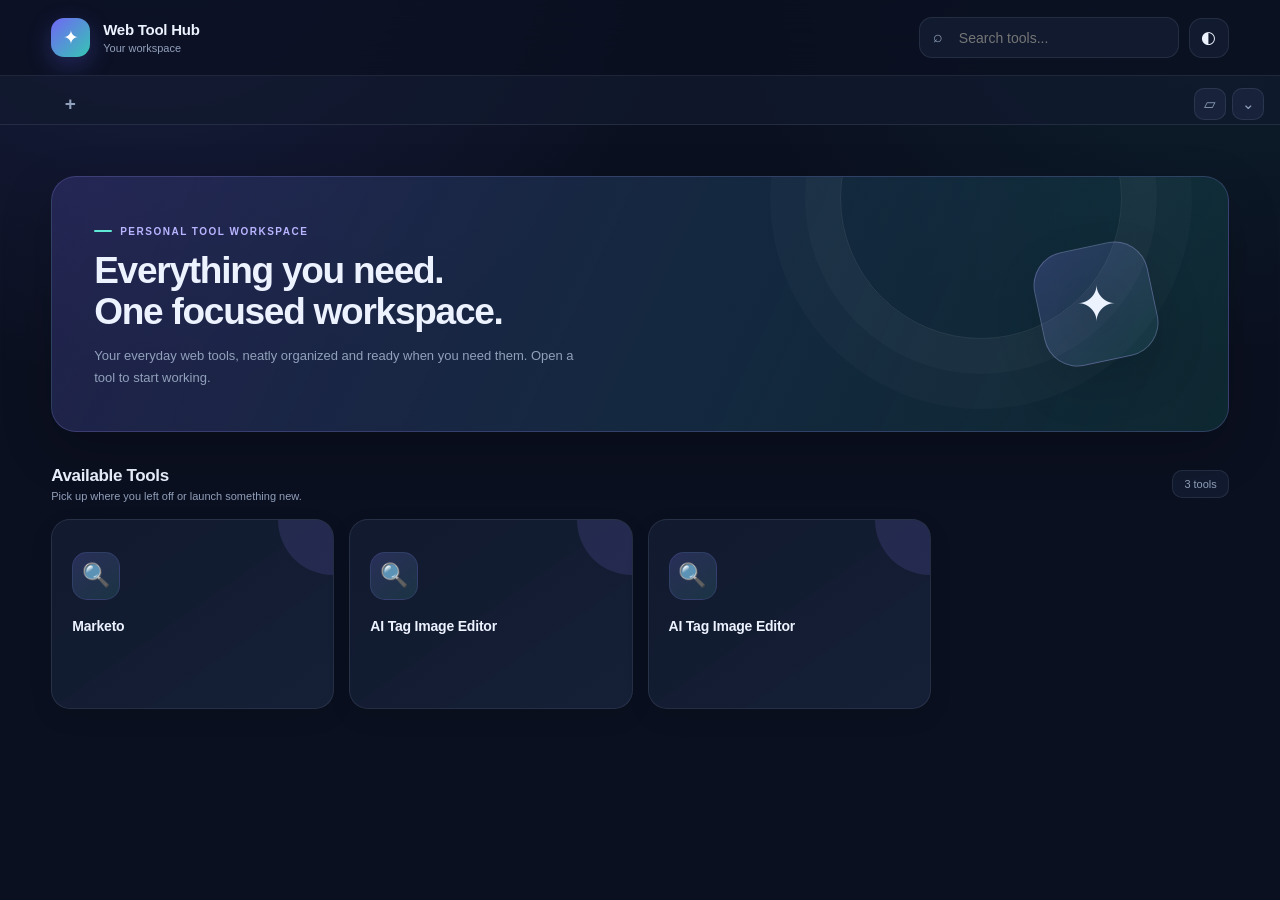
==== index.html @ 7e617928 "Uploaded" ====
<!doctype html>

<html lang="vi">
  <head>
    <meta charset="UTF-8" />

    <meta name="viewport" content="width=device-width, initial-scale=1.0" />

    <meta name="theme-color" content="#0b1020" />

    <title>Web Tool Hub</title>

    <style>
      :root {
        color-scheme: dark;
        --bg: #0b1020;
        --surface: #111a2e;
        --surface-2: #18233b;
        --surface-3: #202d49;
        --border: rgba(148, 163, 184, 0.15);
        --text: #edf2ff;
        --muted: #91a0bb;
        --accent: #8b83ff;
        --accent-2: #5eead4;
        --accent-soft: rgba(139, 131, 255, 0.14);
        --radius: 18px;
        --shadow: 0 18px 50px rgba(0, 0, 0, 0.22);
      }
      * {
        box-sizing: border-box;
      }
      html {
        min-width: 320px;
        background: var(--bg);
      }
      body {
        margin: 0;
        font-family:
          Inter,
          -apple-system,
          BlinkMacSystemFont,
          "Segoe UI",
          sans-serif;
        background: radial-gradient(ellipse at 12% -10%, rgba(99, 102, 241, 0.17), transparent 34%), radial-gradient(ellipse at 95% 0%, rgba(20, 184, 166, 0.09), transparent 28%), var(--bg);
        color: var(--text);
        font-size: 14px;
        transition:
          background 0.2s,
          color 0.2s;
      }
      body:not(.dark) {
        color-scheme: light;
        --bg: #f3f5fb;
        --surface: #fff;
        --surface-2: #f7f8fc;
        --surface-3: #edf0f8;
        --border: rgba(30, 41, 59, 0.11);
        --text: #182238;
        --muted: #71809b;
        --accent: #625cf0;
        --accent-2: #0f9f91;
        --accent-soft: rgba(98, 92, 240, 0.1);
        --shadow: 0 18px 50px rgba(32, 45, 80, 0.08);
        background: radial-gradient(ellipse at 12% -10%, rgba(99, 102, 241, 0.1), transparent 34%), var(--bg);
      }
      button,
      input {
        font: inherit;
      }
      button {
        cursor: pointer;
      }
      button:focus-visible,
      input:focus-visible {
        outline: 2px solid var(--accent);
        outline-offset: 3px;
      }
      .app,
      .main {
        height: 100vh;
        min-height: 0;
      }
      .main {
        width: 100%;
        display: flex;
        flex-direction: column;
        overflow: hidden;
      }
      .topbar {
        height: 76px;
        flex-shrink: 0;
        display: flex;
        align-items: center;
        justify-content: space-between;
        padding: 0 clamp(18px, 4vw, 58px);
        gap: 18px;
        background: rgba(11, 16, 32, 0.78);
        backdrop-filter: blur(18px);
        border-bottom: 1px solid var(--border);
        z-index: 5;
      }
      body:not(.dark) .topbar {
        background: rgba(255, 255, 255, 0.82);
      }
      .topbar-left {
        display: flex;
        align-items: center;
        gap: 13px;
        min-width: 0;
      }
      .brand-mark {
        width: 39px;
        height: 39px;
        display: grid;
        place-items: center;
        border-radius: 13px;
        color: white;
        font-size: 19px;
        background: linear-gradient(135deg, #7167f5, #35c6b3);
        box-shadow: 0 8px 24px rgba(99, 102, 241, 0.28);
      }
      .page-heading {
        font-size: 15px;
        font-weight: 800;
        letter-spacing: -0.25px;
      }
      .breadcrumb {
        color: var(--muted);
        font-size: 11px;
        margin-top: 4px;
      }
      .topbar-actions {
        display: flex;
        align-items: center;
        gap: 10px;
      }
      .search-wrap {
        position: relative;
      }
      .search-input {
        width: 260px;
        height: 41px;
        padding: 0 14px 0 39px;
        border: 1px solid var(--border);
        background: var(--surface);
        color: var(--text);
        border-radius: 13px;
        outline: none;
        transition: 0.2s;
      }
      .search-input:focus {
        border-color: var(--accent);
        box-shadow: 0 0 0 3px var(--accent-soft);
      }
      .search-icon {
        position: absolute;
        left: 14px;
        top: 11px;
        color: var(--muted);
        font-size: 16px;
      }
      .icon-btn {
        width: 40px;
        height: 40px;
        border: 1px solid var(--border);
        border-radius: 13px;
        background: var(--surface);
        color: var(--text);
        display: grid;
        place-items: center;
        font-size: 17px;
        transition: 0.2s;
      }
      .icon-btn:hover {
        background: var(--surface-3);
        border-color: rgba(139, 131, 255, 0.4);
        transform: translateY(-1px);
      }
      .workspace-tabs {
        display: flex;
        align-items: stretch;
        gap: 5px;
        min-height: 48px;
        padding: 7px clamp(14px, 4vw, 58px) 0;
        overflow-x: auto;
        overflow-y: hidden;
        background: rgba(17, 26, 46, 0.72);
        border-bottom: 1px solid var(--border);
        scrollbar-width: thin;
      }
      body:not(.dark) .workspace-tabs {
        background: rgba(255, 255, 255, 0.75);
      }
      .workspace-tab {
        display: inline-flex;
        align-items: center;
        gap: 10px;
        max-width: 240px;
        min-width: 132px;
        padding: 0 12px;
        border: 1px solid transparent;
        border-bottom: 0;
        border-radius: 12px 12px 0 0;
        background: transparent;
        color: var(--muted);
        white-space: nowrap;
        font-size: 12px;
        transition: 0.18s;
      }
      .workspace-tab:hover {
        background: var(--surface-2);
        color: var(--text);
      }
      .workspace-tab.active {
        background: var(--surface);
        border-color: var(--border);
        color: var(--text);
        font-weight: 700;
        box-shadow: 0 -2px 0 var(--accent) inset;
      }
      .workspace-tab-add {
        min-width: 38px;
        max-width: 38px;
        justify-content: center;
        font-size: 19px;
        font-weight: 600;
      }
      .workspace-tab-label {
        overflow: hidden;
        text-overflow: ellipsis;
      }
      .workspace-tab-close {
        display: grid;
        place-items: center;
        width: 21px;
        height: 21px;
        flex: 0 0 21px;
        border: 0;
        border-radius: 7px;
        background: transparent;
        color: var(--muted);
        font-size: 15px;
        line-height: 1;
      }
      .workspace-tab-close:hover {
        background: var(--surface-3);
        color: var(--text);
      }
      .content {
        flex: 1;
        min-width: 0;
        overflow: auto;
        padding: clamp(22px, 4vw, 54px) clamp(18px, 4vw, 58px) 50px;
      }
      .welcome {
        position: relative;
        overflow: hidden;
        display: flex;
        align-items: center;
        justify-content: space-between;
        gap: 30px;
        margin: 0 0 34px;
        padding: clamp(25px, 4vw, 42px);
        min-height: 205px;
        border: 1px solid rgba(159, 151, 255, 0.22);
        border-radius: 25px;
        background: linear-gradient(115deg, rgba(68, 65, 145, 0.38), rgba(22, 48, 72, 0.78) 58%, rgba(20, 83, 80, 0.36));
        box-shadow: var(--shadow);
      }
      body:not(.dark) .welcome {
        background: linear-gradient(115deg, #e9eaff, #edf8f8 70%, #e4f5f1);
        border-color: rgba(98, 92, 240, 0.15);
      }
      .welcome:after {
        content: "";
        position: absolute;
        width: 280px;
        height: 280px;
        border: 1px solid rgba(255, 255, 255, 0.09);
        border-radius: 50%;
        right: 9%;
        top: -120px;
        box-shadow:
          0 0 0 35px rgba(255, 255, 255, 0.025),
          0 0 0 70px rgba(255, 255, 255, 0.02);
      }
      .welcome-copy {
        position: relative;
        z-index: 1;
        max-width: 610px;
      }
      .welcome-kicker {
        display: inline-flex;
        align-items: center;
        gap: 8px;
        color: #b9b4ff;
        font-size: 10px;
        font-weight: 800;
        letter-spacing: 1.5px;
        text-transform: uppercase;
        margin-bottom: 13px;
      }
      .welcome-kicker:before {
        content: "";
        width: 18px;
        height: 2px;
        background: var(--accent-2);
        border-radius: 2px;
      }
      .welcome h1 {
        font-size: clamp(25px, 3.3vw, 37px);
        line-height: 1.12;
        letter-spacing: -1.25px;
        margin: 0;
        color: var(--text);
      }
      .welcome p {
        color: var(--muted);
        margin: 12px 0 0;
        line-height: 1.7;
        font-size: 13px;
        max-width: 500px;
      }
      .welcome-art {
        position: relative;
        z-index: 1;
        flex: 0 0 180px;
        height: 130px;
        display: grid;
        place-items: center;
      }
      .orbit {
        width: 116px;
        height: 116px;
        border: 1px solid rgba(190, 190, 255, 0.28);
        border-radius: 34px;
        transform: rotate(-12deg);
        display: grid;
        place-items: center;
        background: linear-gradient(145deg, rgba(139, 131, 255, 0.22), rgba(94, 234, 212, 0.08));
        box-shadow: 0 20px 50px rgba(0, 0, 0, 0.12);
      }
      .orbit span {
        font-size: 49px;
        transform: rotate(12deg);
        filter: drop-shadow(0 10px 15px rgba(0, 0, 0, 0.25));
      }
      .section-heading {
        display: flex;
        align-items: center;
        justify-content: space-between;
        margin: 0 0 17px;
        gap: 15px;
      }
      .section-title {
        font-size: 17px;
        font-weight: 800;
        letter-spacing: -0.35px;
      }
      .section-subtitle {
        font-size: 11px;
        color: var(--muted);
        margin-top: 4px;
      }
      .section-meta {
        font-size: 11px;
        color: var(--muted);
        padding: 7px 11px;
        border: 1px solid var(--border);
        background: var(--surface);
        border-radius: 10px;
        white-space: nowrap;
      }
      .tool-grid {
        display: grid;
        grid-template-columns: repeat(auto-fill, minmax(225px, 1fr));
        gap: 15px;
      }
      .tool-card {
        position: relative;
        min-width: 0;
        min-height: 190px;
        padding: 20px;
        text-align: left;
        color: var(--text);
        border: 1px solid var(--border);
        border-radius: 19px;
        background: linear-gradient(145deg, var(--surface), rgba(24, 35, 59, 0.82));
        box-shadow: 0 8px 25px rgba(0, 0, 0, 0.08);
        transition:
          transform 0.2s,
          border-color 0.2s,
          box-shadow 0.2s;
        overflow: hidden;
      }
      body:not(.dark) .tool-card {
        background: var(--surface);
      }
      .tool-card:after {
        content: "";
        position: absolute;
        width: 110px;
        height: 110px;
        right: -55px;
        top: -55px;
        border-radius: 50%;
        background: var(--accent-soft);
        transition: transform 0.25s;
      }
      .tool-card:hover {
        transform: translateY(-4px);
        border-color: rgba(139, 131, 255, 0.55);
        box-shadow: 0 16px 34px rgba(0, 0, 0, 0.17);
      }
      .tool-card:hover:after {
        transform: scale(1.8);
      }
      .tool-card-icon {
        position: relative;
        z-index: 1;
        width: 48px;
        height: 48px;
        border-radius: 15px;
        display: grid;
        place-items: center;
        font-size: 23px;
        margin-bottom: 18px;
        background: linear-gradient(145deg, rgba(139, 131, 255, 0.2), rgba(94, 234, 212, 0.12));
        border: 1px solid rgba(139, 131, 255, 0.16);
      }
      .tool-card-name {
        font-weight: 800;
        font-size: 14px;
        letter-spacing: -0.2px;
      }
      .tool-card-description {
        color: var(--muted);
        font-size: 11px;
        line-height: 1.6;
        margin-top: 7px;
        min-height: 35px;
      }
      .tool-card-status {
        display: inline-flex;
        align-items: center;
        gap: 6px;
        margin-top: 13px;
        padding: 5px 9px;
        border-radius: 20px;
        background: rgba(34, 197, 94, 0.1);
        color: #4ade80;
        font-size: 9px;
        font-weight: 800;
        letter-spacing: 0.6px;
      }
      .tool-card-status:before {
        content: "";
        width: 6px;
        height: 6px;
        border-radius: 50%;
        background: #22c55e;
      }
      .tool-card.is-open {
        cursor: not-allowed;
        opacity: 0.62;
        border-style: dashed;
      }
      .tool-card.is-open:hover {
        transform: none;
        box-shadow: none;
      }
      .tool-card:disabled {
        pointer-events: none;
      }
      .empty-state {
        text-align: center;
        padding: 65px 15px;
        color: var(--muted);
      }
      .empty-icon {
        font-size: 37px;
        margin-bottom: 13px;
      }
      .empty-state h3 {
        color: var(--text);
        font-size: 15px;
        margin: 0 0 8px;
      }
      .empty-state p {
        font-size: 12px;
        line-height: 1.7;
      }
      .workspace {
        display: none;
        flex-direction: column;
        flex: 1;
        min-height: 0;
        overflow: hidden;
      }
      .workspace.active {
        display: flex;
      }
      .workspace-toolbar {
        min-height: 66px;
        background: var(--surface);
        border-bottom: 1px solid var(--border);
        padding: 10px clamp(14px, 3vw, 34px);
        display: flex;
        align-items: center;
        justify-content: space-between;
        gap: 12px;
      }
      .workspace-tool-info {
        display: flex;
        align-items: center;
        gap: 11px;
        min-width: 0;
      }
      .workspace-tool-icon {
        width: 38px;
        height: 38px;
        border-radius: 12px;
        display: grid;
        place-items: center;
        background: var(--accent-soft);
        font-size: 19px;
        flex-shrink: 0;
      }
      .workspace-tool-name {
        font-weight: 800;
        font-size: 13px;
      }
      .workspace-actions {
        display: flex;
        gap: 7px;
      }
      .back-home {
        color: var(--muted);
        border: 0;
        background: transparent;
        padding: 7px;
        font-size: 12px;
        white-space: nowrap;
      }
      .back-home:hover {
        color: var(--accent);
      }
      .workspace-frames {
        position: relative;
        flex: 1 1 auto;
        min-height: 0;
        overflow: hidden;
        background: var(--bg);
      }
      .workspace-frame-wrap {
        position: absolute;
        inset: 0;
        display: none;
        padding: 12px;
      }
      .workspace-frame-wrap.active {
        display: block;
      }
      .workspace-frame {
        width: 100%;
        height: 100%;
        min-height: 0;
        border: 1px solid var(--border);
        border-radius: 14px;
        background: white;
        display: block;
      }
      .workspace-status {
        height: 30px;
        padding: 0 clamp(14px, 3vw, 34px);
        display: flex;
        align-items: center;
        gap: 7px;
        color: var(--muted);
        font-size: 10px;
        background: var(--surface);
        border-top: 1px solid var(--border);
        flex-shrink: 0;
      }
      .status-dot {
        width: 7px;
        height: 7px;
        background: #22c55e;
        border-radius: 50%;
      }
      @media (max-width: 760px) {
        .topbar {
          height: 68px;
          padding: 0 16px;
        }
        .search-input {
          width: 190px;
        }
        .content {
          padding: 22px 16px 36px;
        }
        .welcome {
          min-height: 175px;
          padding: 24px;
        }
        .welcome-art {
          flex-basis: 115px;
        }
        .orbit {
          width: 92px;
          height: 92px;
        }
        .orbit span {
          font-size: 40px;
        }
        .tool-grid {
          grid-template-columns: repeat(2, minmax(0, 1fr));
          gap: 11px;
        }
        .tool-card {
          padding: 15px;
          min-height: 178px;
        }
        .workspace-toolbar {
          padding: 10px 12px;
        }
        .workspace-frame-wrap {
          padding: 8px;
        }
      }
      @media (max-width: 520px) {
        .topbar {
          gap: 8px;
        }
        .brand-mark {
          width: 35px;
          height: 35px;
        }
        .breadcrumb {
          display: none;
        }
        .search-input {
          width: min(38vw, 160px);
          height: 38px;
        }
        .icon-btn {
          width: 37px;
          height: 37px;
        }
        .welcome {
          padding: 21px;
          min-height: 160px;
        }
        .welcome-art {
          display: none;
        }
        .welcome h1 {
          font-size: 25px;
        }
        .welcome p {
          font-size: 12px;
        }
        .tool-grid {
          grid-template-columns: 1fr 1fr;
        }
        .tool-card {
          padding: 13px;
          min-height: 170px;
        }
        .tool-card-icon {
          width: 42px;
          height: 42px;
          margin-bottom: 14px;
        }
        .tool-card-name {
          font-size: 12px;
        }
        .tool-card-description {
          font-size: 10px;
        }
        .workspace-tab {
          min-width: 112px;
          max-width: 175px;
        }
        .workspace-tabs {
          padding-left: 8px;
          padding-right: 8px;
        }
      }
      @media (max-width: 360px) {
        .tool-grid {
          grid-template-columns: 1fr;
        }
        .search-input {
          width: 115px;
        }
        .page-heading {
          font-size: 13px;
        }
      }

      /* Compact chrome: collapse the top header while keeping tabs visible */
      .topbar {
        overflow: hidden;
        transition:
          height 0.22s ease,
          min-height 0.22s ease,
          opacity 0.18s ease,
          padding 0.22s ease;
      }
      body.compact-topbar .topbar {
        height: 0;
        min-height: 0;
        padding-top: 0;
        padding-bottom: 0;
        border-bottom: 0;
        opacity: 0;
        pointer-events: none;
      }
      .workspace-tabs {
        position: relative;
        min-height: 49px;
        flex-shrink: 0;
        padding-right: 14px;
      }
      .tabs-utility {
        display: flex;
        align-items: center;
        gap: 6px;
        margin-left: auto;
        flex-shrink: 0;
        padding: 0 2px;
      }
      .tabs-utility-btn {
        width: 32px;
        height: 32px;
        border: 1px solid var(--border);
        border-radius: 10px;
        background: var(--surface-2);
        color: var(--muted);
        display: grid;
        place-items: center;
        font-size: 15px;
        transition: 0.18s;
      }
      .tabs-utility-btn:hover {
        color: var(--text);
        border-color: var(--accent);
        background: var(--accent-soft);
      }
      body.compact-topbar .workspace-tabs {
        min-height: 48px;
      }
      body.hide-workspace-toolbar .workspace-toolbar {
        display: none;
      }
      @media (max-width: 520px) {
        .workspace-tabs {
          padding-right: 8px;
        }
        .tabs-utility-btn {
          width: 30px;
          height: 30px;
        }
      }
    </style>
  </head>

  <body>
    <div class="app">
      <!-- MAIN -->

      <main class="main">
        <header class="topbar">
          <div class="topbar-left">
            <div class="brand-mark">✦</div>
            <div>
              <div class="page-heading" id="pageHeading">Web Tool Hub</div>
              <div class="breadcrumb" id="breadcrumb">Your personal workspace</div>
            </div>
          </div>
          <div class="topbar-actions">
            <div class="search-wrap">
              <span class="search-icon">⌕</span>

              <input class="search-input" id="searchInput" type="search" placeholder="Search tools..." />
            </div>

            <button class="icon-btn" id="themeButton" title="Toggle theme">◐</button>
          </div>
        </header>

        <!-- HOME -->

        <!-- GLOBAL OPEN TABS -->

        <div class="workspace-tabs" id="workspaceTabs" role="tablist" aria-label="Open tools"></div>

        <!-- HOME -->

        <section class="content" id="homeView">
          <div class="welcome">
            <div class="welcome-copy">
              <div class="welcome-kicker">PERSONAL TOOL WORKSPACE</div>
              <h1>Everything you need.<br />One focused workspace.</h1>
              <p>Your everyday web tools, neatly organized and ready when you need them. Open a tool to start working.</p>
            </div>
            <div class="welcome-art" aria-hidden="true">
              <div class="orbit"><span>✦</span></div>
            </div>
          </div>
          <div class="section-heading">
            <div>
              <div class="section-title" id="sectionTitle">Your tools</div>
              <div class="section-subtitle">Pick up where you left off or launch something new.</div>
            </div>

            <span class="section-meta" id="toolCount"> 0 tools </span>
          </div>

          <div class="tool-grid" id="toolGrid"></div>

          <!-- <div class="empty-state" id="emptyState">

            <div class="empty-icon">🧰</div>

            <h3 id="emptyTitle">Your workspace is ready!</h3>

            <p id="emptyDescription">

              No tools have been registered yet.<br />

              Add your first tool to get started.

            </p>

          </div> -->
        </section>

        <!-- WORKSPACE -->

        <section class="workspace" id="workspaceView">
          <div class="workspace-toolbar">
            <div class="workspace-tool-info">
              <button class="back-home" id="backButton">← Back</button>

              <div class="workspace-tool-icon" id="workspaceIcon">🧰</div>

              <div>
                <div class="workspace-tool-name" id="workspaceName">Tool</div>
              </div>
            </div>

            <div class="workspace-actions">
              <button class="icon-btn" id="refreshButton" title="Refresh tool">↻</button>

              <button class="icon-btn" id="fullscreenButton" title="Fullscreen">⛶</button>
            </div>
          </div>

          <div class="workspace-frames" id="workspaceFrames"></div>

          <div class="workspace-status">
            <span class="status-dot"></span>

            <span>Workspace active</span>

            <span style="margin-left: auto"> Independent tool workspace </span>
          </div>
        </section>
      </main>
    </div>

    <script>
      /* =====================================

   1. TOOL REGISTRY

   \=====================================

   Add tools here when needed.

   Example:

   {

     id: "calculator",

     name: "Calculator",

     description: "Everyday calculations",

      icon: "🧮",

     path: "./tools/calculator/index.html"

   }

*/

      const TOOL_REGISTRY = [
        {
          id: "Marketo",

          name: "Marketo",

          // description: "Find and process vendor information.",

          icon: "🔍",

          path: "./tools/marketo/index.html",
        },

        {
          id: "AI Tag Image Editor",

          name: "AI Tag Image Editor",

          // description: "Find and process vendor information.",

          icon: "🔍",

          path: "./tools/AI Tag Image Editor/index.html",
        },

         {
          id: "AI Tag Image Editor",

          name: "AI Tag Image Editor",

          // description: "Find and process vendor information.",

          icon: "🔍",

          path: "./tools/OFT export/index.html",
        },
      ];

      /* =====================================

   2. APPLICATION STATE

   \===================================== */

      const $ = (id) => document.getElementById(id);

      let currentTool = null;

      /* =====================================

   3. RENDER TOOLS

   \===================================== */

      function renderTools() {
        const query = $("searchInput").value.trim().toLowerCase();
        const grid = $("toolGrid");
        grid.innerHTML = "";

        const filtered = TOOL_REGISTRY.filter((tool) => {
          const searchableText = [tool.name || "", tool.description || "", tool.id || ""].join(" ").toLowerCase();

          return searchableText.includes(query);
        });

        filtered.forEach((tool) => {
          const isOpen = openTabs.some((tab) => tab.tool.id === tool.id);

          const card = document.createElement("button");
          card.type = "button";
          card.className = "tool-card";

          if (isOpen) {
            card.classList.add("is-open");
            card.disabled = true;
          }

          const icon = document.createElement("div");
          icon.className = "tool-card-icon";
          icon.textContent = tool.icon || "🔧";

          const name = document.createElement("div");
          name.className = "tool-card-name";
          name.textContent = tool.name;

          const description = document.createElement("div");
          description.className = "tool-card-description";
          description.textContent = tool.description || "";

          card.append(icon, name, description);

          if (isOpen) {
            const status = document.createElement("div");
            status.className = "tool-card-status";
            status.textContent = "ĐANG MỞ";
            card.appendChild(status);
          }

          card.addEventListener("click", () => {
            if (isOpen) return;
            openTool(tool.id);
          });

          grid.appendChild(card);
        });

        $("toolCount").textContent = `${filtered.length} tools`;
        $("sectionTitle").textContent = query ? "Search Results" : "Available Tools";
      }

      /* =====================================

   5. MULTI-TAB WORKSPACE

   \===================================== */

      let openTabs = [];

      let activeTabId = null;

      let nextTabNumber = 1;

      const HUB_TABS_STORAGE_KEY = "web_tool_hub_open_tabs_v1";

      let restoringTabs = false;

      function saveOpenTabs() {
        if (restoringTabs) return;

        try {
          localStorage.setItem(
            HUB_TABS_STORAGE_KEY,

            JSON.stringify({
              tabs: openTabs.map((tab) => ({
                id: tab.id,

                toolId: tab.tool.id,
              })),

              activeTabId,
            }),
          );
        } catch (error) {
          console.warn("Could not save open tabs:", error);
        }
      }

      function restoreOpenTabs() {
        let saved;

        try {
          saved = JSON.parse(localStorage.getItem(HUB_TABS_STORAGE_KEY) || "null");
        } catch (error) {
          console.warn("Could not read saved tabs:", error);

          return;
        }

        if (!saved || !Array.isArray(saved.tabs)) return;

        restoringTabs = true;

        saved.tabs.forEach((item) => {
          const tool = TOOL_REGISTRY.find((entry) => entry.id === item.toolId);

          if (!tool || !tool.path) return;

          const frameWrap = document.createElement("div");

          frameWrap.className = "workspace-frame-wrap";

          frameWrap.dataset.tabId = item.id;

          const frame = document.createElement("iframe");

          frame.className = "workspace-frame";

          frame.title = tool.name + " Workspace";

          frame.allowFullscreen = true;

          frame.referrerPolicy = "no-referrer";

          frame.src = tool.path;

          frameWrap.appendChild(frame);

          $("workspaceFrames").appendChild(frameWrap);

          openTabs.push({ id: item.id, tool, frame, frameWrap });

          const match = /^tab-(\d+)$/.exec(item.id || "");

          if (match) nextTabNumber = Math.max(nextTabNumber, Number(match[1]) + 1);
        });

        activeTabId = openTabs.some((tab) => tab.id === saved.activeTabId) ? saved.activeTabId : null;

        restoringTabs = false;

        renderWorkspaceTabs();
      }

      function createTab(tool) {
        const tabId = "tab-" + nextTabNumber++;

        const frameWrap = document.createElement("div");

        frameWrap.className = "workspace-frame-wrap";

        frameWrap.dataset.tabId = tabId;

        const frame = document.createElement("iframe");

        frame.className = "workspace-frame";

        frame.title = tool.name + " Workspace";

        frame.allowFullscreen = true;

        frame.referrerPolicy = "no-referrer";

        // Trusted tools run without sandbox so their own storage APIs work.

        frame.src = tool.path;

        frameWrap.appendChild(frame);

        $("workspaceFrames").appendChild(frameWrap);

        const tab = { id: tabId, tool, frame, frameWrap };

        openTabs.push(tab);

        activateTab(tabId);

        saveOpenTabs();

        return tab;
      }

      function renderWorkspaceTabs() {
        const container = $("workspaceTabs");

        container.innerHTML = "";

        // Keep the tab strip visible even with zero open tools:
        // its controls let the user restore the top header in compact mode.
        container.style.display = "flex";

        openTabs.forEach((tab) => {
          const button = document.createElement("button");

          button.type = "button";

          button.className = "workspace-tab" + (tab.id === activeTabId ? " active" : "");

          button.setAttribute("role", "tab");

          button.setAttribute(
            "aria-selected",

            tab.id === activeTabId ? "true" : "false",
          );

          button.title = tab.tool.name;

          const label = document.createElement("span");

          label.className = "workspace-tab-label";

          label.textContent = (tab.tool.icon || "🔧") + " " + tab.tool.name;

          const close = document.createElement("span");

          close.className = "workspace-tab-close";

          close.textContent = "×";

          close.setAttribute(
            "aria-label",

            "Close " + tab.tool.name,
          );

          close.addEventListener("click", (event) => {
            event.stopPropagation();

            closeTab(tab.id);
          });

          button.append(label, close);

          button.addEventListener("click", () => {
            activateTab(tab.id);
          });

          container.appendChild(button);
        });

        // Nút mở danh sách tool

        const addButton = document.createElement("button");

        addButton.type = "button";

        addButton.className = "workspace-tab workspace-tab-add";

        addButton.textContent = "+";

        addButton.title = "Open another tool";

        addButton.setAttribute("aria-label", "Open another tool");

        addButton.addEventListener("click", () => {
          goHome();
        });

        container.appendChild(addButton);

        // Header visibility toggle stays available beside the tabs.
        const utility = document.createElement("div");
        utility.className = "tabs-utility";

        const toolbarButton = document.createElement("button");
        toolbarButton.type = "button";
        toolbarButton.className = "tabs-utility-btn";
        const isToolbarHidden = document.body.classList.contains("hide-workspace-toolbar");
        toolbarButton.textContent = isToolbarHidden ? "▤" : "▱";
        toolbarButton.title = isToolbarHidden ? "Show workspace toolbar" : "Hide workspace toolbar";
        toolbarButton.setAttribute("aria-label", toolbarButton.title);
        toolbarButton.addEventListener("click", toggleWorkspaceToolbar);
        utility.appendChild(toolbarButton);

        const compactButton = document.createElement("button");
        compactButton.type = "button";
        compactButton.className = "tabs-utility-btn";
        const isCompact = document.body.classList.contains("compact-topbar");
        compactButton.textContent = isCompact ? "⌃" : "⌄";
        compactButton.title = isCompact ? "Show header" : "Hide header";
        compactButton.setAttribute("aria-label", compactButton.title);
        compactButton.addEventListener("click", toggleTopbar);
        utility.appendChild(compactButton);
        container.appendChild(utility);
      }

      function activateTab(tabId, updateHash = true) {
        const tab = openTabs.find((item) => item.id === tabId);

        if (!tab) return;

        activeTabId = tab.id;

        currentTool = tab.tool;

        openTabs.forEach((item) => {
          item.frameWrap.classList.toggle("active", item.id === tab.id);
        });

        $("homeView").style.display = "none";

        $("workspaceView").classList.add("active");

        $("workspaceIcon").textContent = tab.tool.icon || "🔧";

        $("workspaceName").textContent = tab.tool.name;

        $("pageHeading").textContent = tab.tool.name;

        $("breadcrumb").textContent = "Your workspace / " + tab.tool.name;

        renderWorkspaceTabs();

        saveOpenTabs();

        if (updateHash) {
          const newHash = "#tab/" + encodeURIComponent(tab.id);

          if (location.hash !== newHash) location.hash = newHash;
        }
      }

      function openTool(id) {
        const tool = TOOL_REGISTRY.find((item) => item.id === id);

        if (!tool || !tool.path) return;

        const existing = openTabs.find((tab) => tab.tool.id === tool.id);

        if (existing) {
          activateTab(existing.id);

          return;
        }

        const tab = createTab(tool);

        activateTab(tab.id);

        renderTools();
      }

      function closeTab(tabId) {
        const index = openTabs.findIndex((item) => item.id === tabId);

        if (index < 0) return;

        const [tab] = openTabs.splice(index, 1);

        tab.frame.src = "about:blank";

        tab.frameWrap.remove();

        if (activeTabId === tabId) {
          const nextTab = openTabs[index] || openTabs[index - 1];

          if (nextTab) {
            activateTab(nextTab.id);
          } else {
            activeTabId = null;

            currentTool = null;

            goHome();
          }
        } else {
          renderWorkspaceTabs();
        }

        renderTools();

        saveOpenTabs();
      }

      function loadTool() {
        const tab = openTabs.find((item) => item.id === activeTabId);

        if (tab) tab.frame.src = tab.tool.path;
      }

      function goHome(updateHash = true) {
        activeTabId = null;
        currentTool = null;

        $("workspaceView").classList.remove("active");
        $("homeView").style.display = "block";
        $("pageHeading").textContent = "Web Tool Hub";
        $("breadcrumb").textContent = "Your workspace";

        // Keep iframe elements alive; returning Home must not reset tool state.
        renderWorkspaceTabs();
        saveOpenTabs();

        if (updateHash && location.hash !== "#home") {
          location.hash = "#home";
        }
      }

      function handleRoute() {
        const route = decodeURIComponent(location.hash.replace(/^#/, ""));

        if (route.startsWith("tab/")) {
          const tab = openTabs.find((item) => item.id === route.substring(4));

          if (tab) {
            activateTab(tab.id, false);

            return;
          }
        }

        // Backward compatibility with existing #tool/<id> links.

        if (route.startsWith("tool/")) {
          const id = route.substring(5);

          const tool = TOOL_REGISTRY.find((item) => item.id === id);

          if (tool) {
            $("searchInput").value = "";

            renderTools();

            const existing = openTabs.find((item) => item.tool.id === tool.id);

            if (existing) {
              activateTab(existing.id, false);
            } else {
              const tab = createTab(tool);

              activateTab(tab.id, false);
            }

            return;
          }
        }

        goHome(false);

        renderTools();
      }

      /* =====================================

   6. WORKSPACE CONTROLS

   \===================================== */

      function refreshTool() {
        loadTool();
      }

      async function fullscreenTool() {
        const tab = openTabs.find((item) => item.id === activeTabId);

        if (!tab) return;

        try {
          if (document.fullscreenElement) {
            await document.exitFullscreen();
          } else {
            await tab.frame.requestFullscreen();
          }
        } catch (error) {
          console.error("Fullscreen error:", error);
        }
      }

      /* =====================================
         COMPACT HEADER
      ===================================== */

      const TOPBAR_MODE_KEY = "web_tool_hub_compact_topbar";
      const WORKSPACE_TOOLBAR_KEY = "web_tool_hub_hide_workspace_toolbar";

      function applyTopbarMode(compact) {
        document.body.classList.toggle("compact-topbar", compact);
        try {
          localStorage.setItem(TOPBAR_MODE_KEY, compact ? "1" : "0");
        } catch (error) {
          console.warn("Cannot save header preference:", error);
        }
        renderWorkspaceTabs();
      }

      function toggleTopbar() {
        applyTopbarMode(!document.body.classList.contains("compact-topbar"));
      }

      function loadTopbarMode() {
        try {
          applyTopbarMode(localStorage.getItem(TOPBAR_MODE_KEY) === "1");
        } catch (error) {
          applyTopbarMode(false);
        }
      }

      function applyWorkspaceToolbarMode(hidden) {
        document.body.classList.toggle("hide-workspace-toolbar", hidden);
        try {
          localStorage.setItem(WORKSPACE_TOOLBAR_KEY, hidden ? "1" : "0");
        } catch (error) {
          console.warn("Cannot save workspace toolbar preference:", error);
        }
        renderWorkspaceTabs();
      }

      function toggleWorkspaceToolbar() {
        applyWorkspaceToolbarMode(!document.body.classList.contains("hide-workspace-toolbar"));
      }

      function loadWorkspaceToolbarMode() {
        try {
          applyWorkspaceToolbarMode(localStorage.getItem(WORKSPACE_TOOLBAR_KEY) === "1");
        } catch (error) {
          applyWorkspaceToolbarMode(false);
        }
      }

      /* =====================================

   10. THEME

   \===================================== */

      const THEME_STORAGE_KEY = "web_tool_hub_theme";

      function applyTheme(isDark) {
        document.body.classList.toggle("dark", isDark);

        document.querySelector('meta[name="theme-color"]').setAttribute(
          "content",

          isDark ? "#0b1020" : "#f3f5fb",
        );
      }

      function toggleTheme() {
        const isDark = !document.body.classList.contains("dark");

        applyTheme(isDark);

        try {
          localStorage.setItem(
            THEME_STORAGE_KEY,

            isDark ? "dark" : "light",
          );
        } catch (error) {
          console.warn("Cannot save theme preference:", error);
        }
      }

      function loadSavedTheme() {
        try {
          const savedTheme = localStorage.getItem(THEME_STORAGE_KEY);

          applyTheme(savedTheme ? savedTheme === "dark" : true);
        } catch (error) {
          applyTheme(true);
        }
      }

      /* =====================================

   12. EVENT LISTENERS

   \===================================== */

      // Search

      $("searchInput").addEventListener(
        "input",

        renderTools,
      );

      // Theme

      $("themeButton").addEventListener(
        "click",

        toggleTheme,
      );

      // Workspace

      $("backButton").addEventListener(
        "click",

        goHome,
      );

      $("refreshButton").addEventListener(
        "click",

        refreshTool,
      );

      $("fullscreenButton").addEventListener(
        "click",

        fullscreenTool,
      );

      /* =====================================

   13. INITIALIZE

   \===================================== */

      function init() {
        loadSavedTheme();
        loadTopbarMode();
        loadWorkspaceToolbarMode();

        restoreOpenTabs();

        renderTools();

        if (location.hash) {
          handleRoute();
        } else if (activeTabId) {
          activateTab(activeTabId, false);
        } else {
          goHome(false);
        }
      }

      window.addEventListener(
        "hashchange",

        handleRoute,
      );

      init();
    </script>
  </body>
</html>
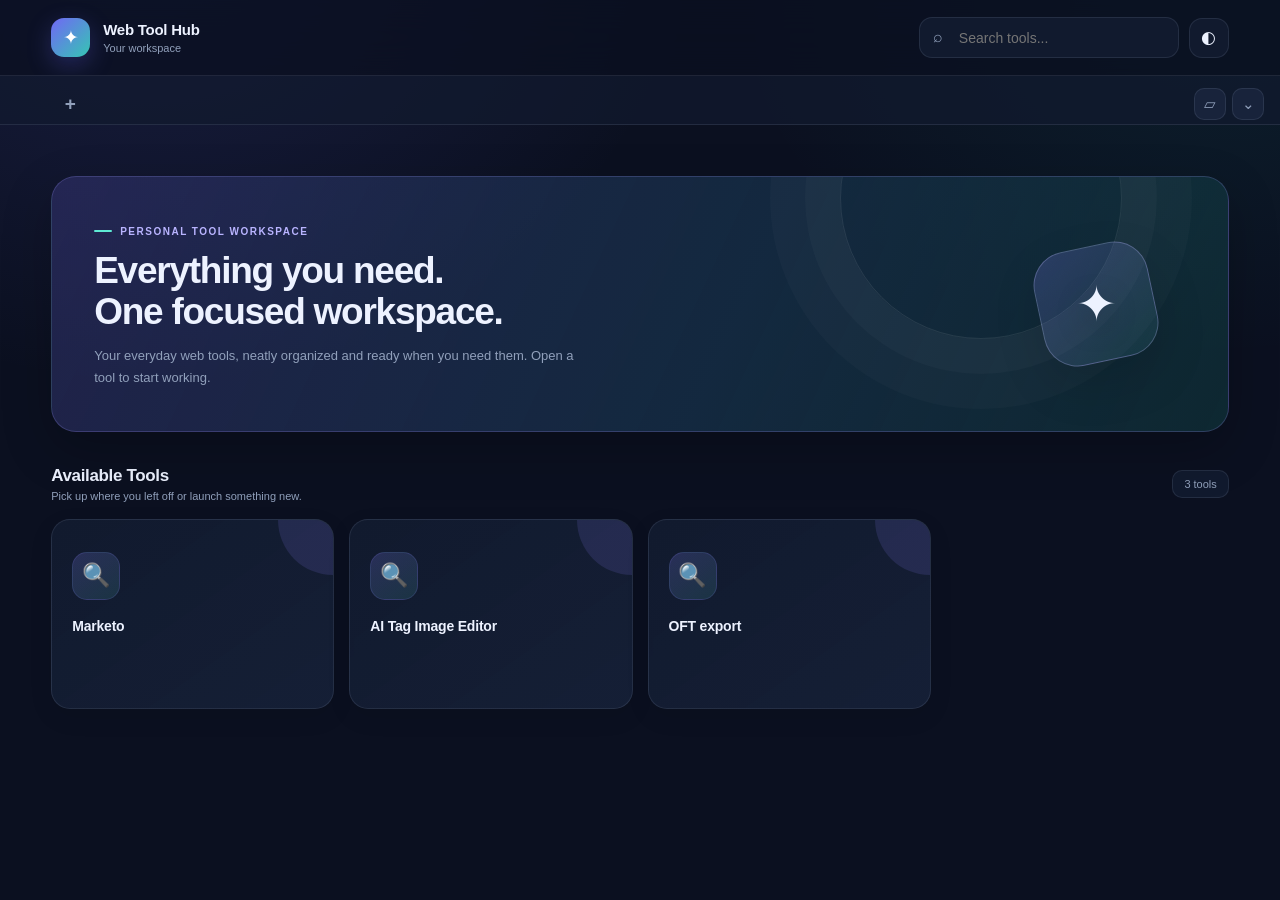
==== commit 8d56c934: "fixed bug" ====
--- a/index.html
+++ b/index.html
@@ -924,9 +924,9 @@
         },
 
          {
-          id: "AI Tag Image Editor",
-
-          name: "AI Tag Image Editor",
+          id: "OFT export",
+
+          name: "OFT export",
 
           // description: "Find and process vendor information.",
 
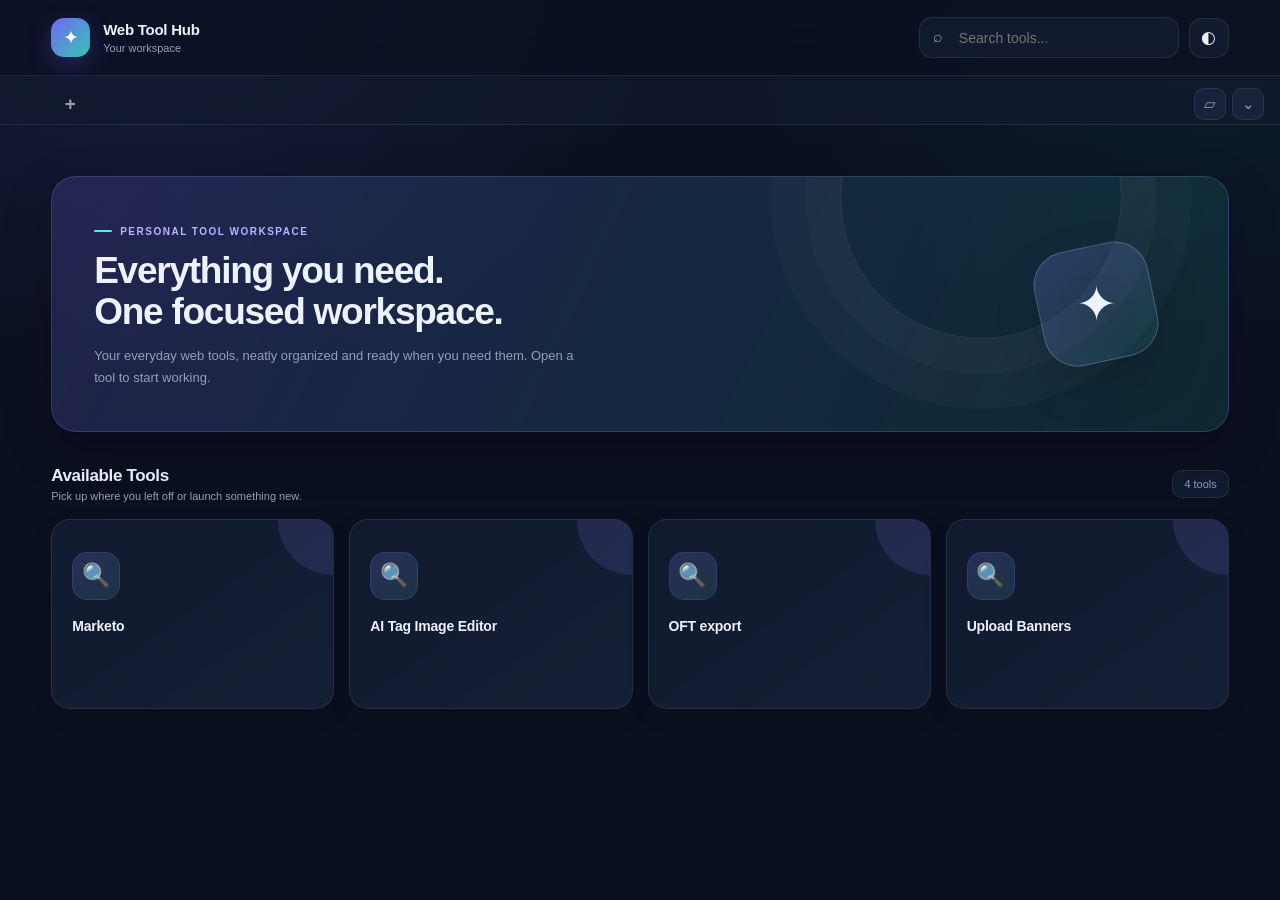
==== commit a297297d: "uploaded new tool" ====
--- a/index.html
+++ b/index.html
@@ -934,6 +934,17 @@
 
           path: "./tools/OFT export/index.html",
         },
+         {
+          id: "Upload Banners",
+
+          name: "Upload Banners",
+
+          // description: "Find and process vendor information.",
+
+          icon: "🔍",
+
+          path: "./tools/Upload Banners/index.html",
+        },
       ];
 
       /* =====================================
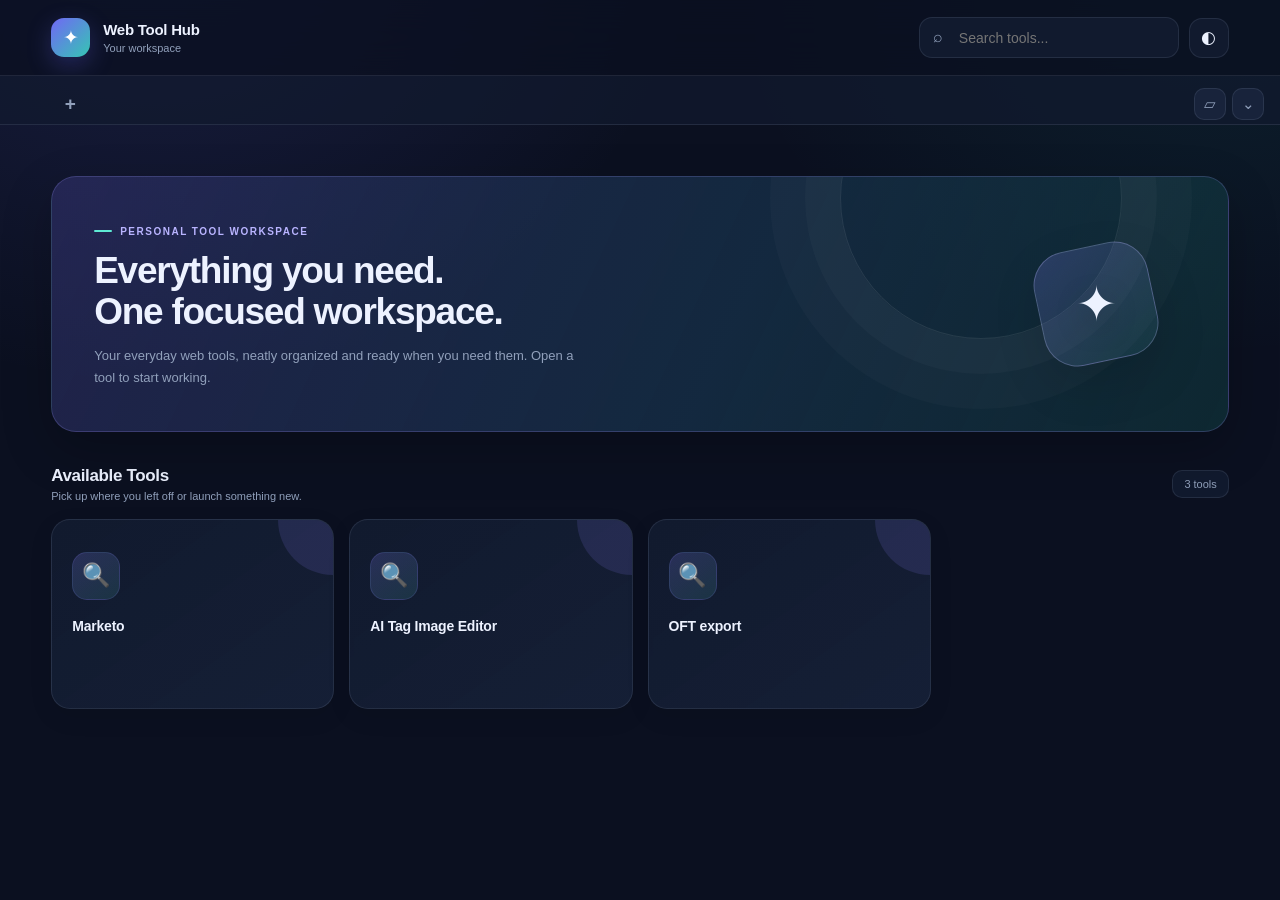
==== commit ea0e4279: "removed upload banners" ====
--- a/index.html
+++ b/index.html
@@ -934,17 +934,6 @@
 
           path: "./tools/OFT export/index.html",
         },
-         {
-          id: "Upload Banners",
-
-          name: "Upload Banners",
-
-          // description: "Find and process vendor information.",
-
-          icon: "🔍",
-
-          path: "./tools/Upload Banners/index.html",
-        },
       ];
 
       /* =====================================
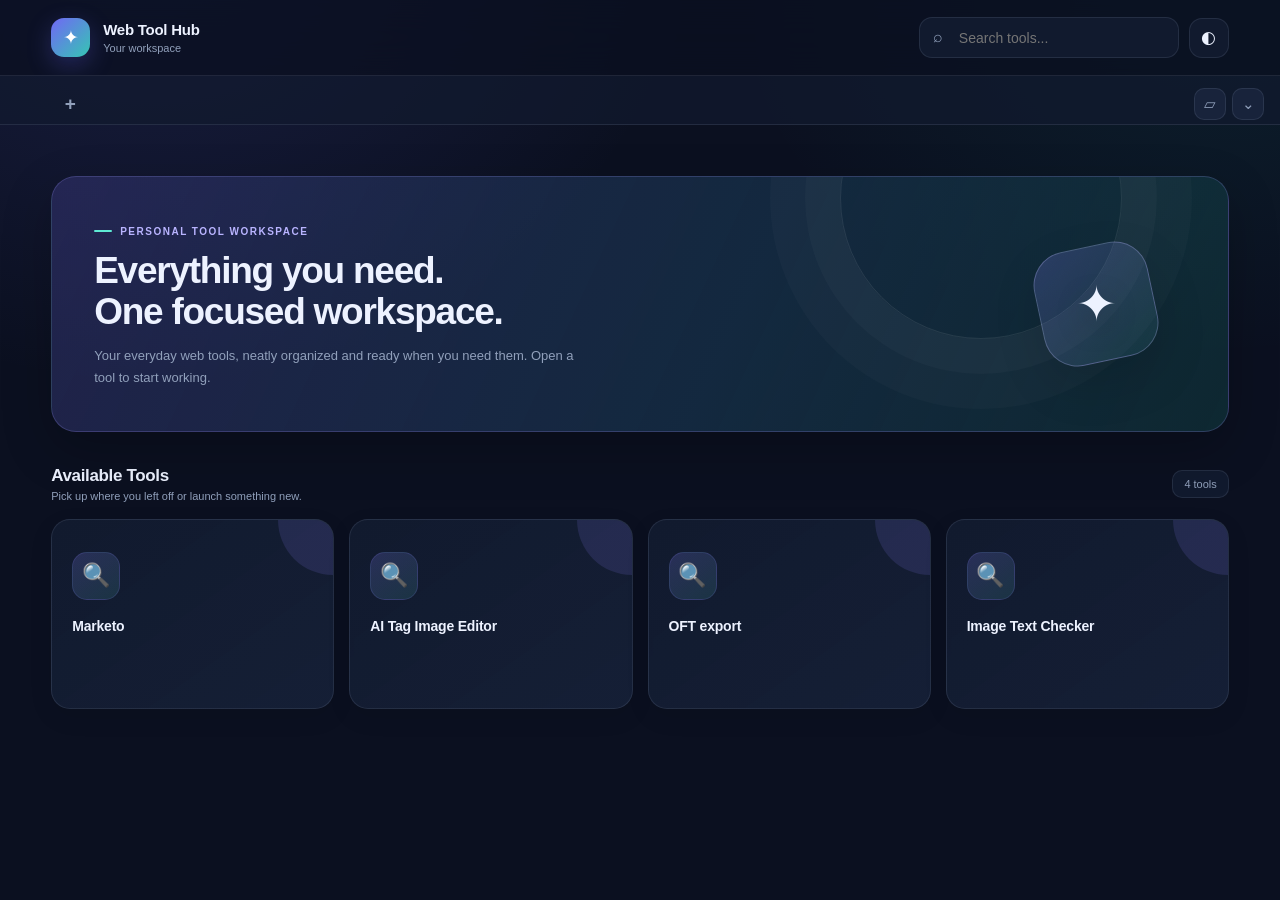
==== commit 87d09e34: "uploaded new tool" ====
--- a/index.html
+++ b/index.html
@@ -934,6 +934,17 @@
 
           path: "./tools/OFT export/index.html",
         },
+         {
+          id: "Image Text Checker",
+
+          name: "Image Text Checker",
+
+          // description: "Find and process vendor information.",
+
+          icon: "🔍",
+
+          path: "./tools/Image-Text-Checker/index.html",
+        },
       ];
 
       /* =====================================
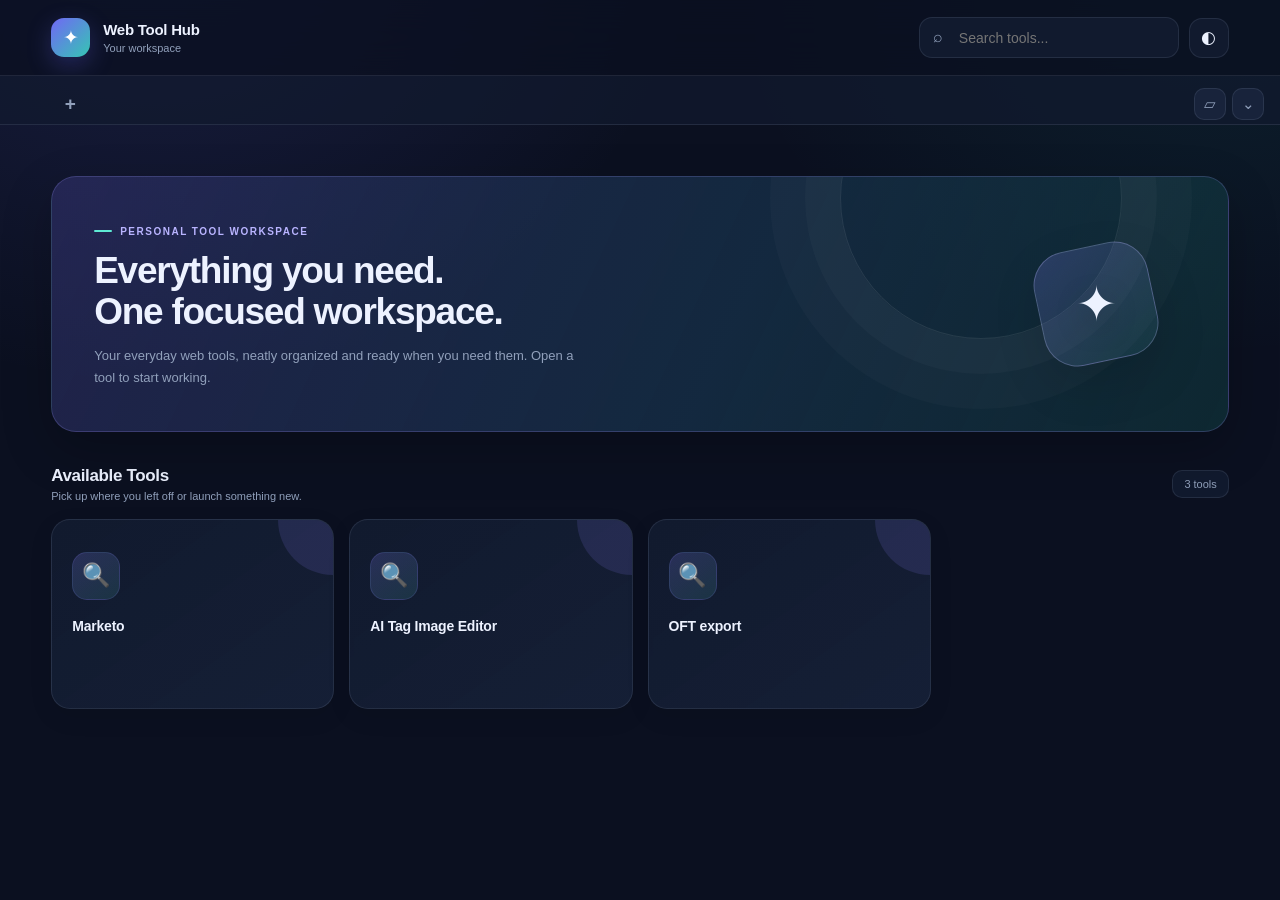
==== commit 99411e88: "Removed image text tool" ====
--- a/index.html
+++ b/index.html
@@ -934,17 +934,6 @@
 
           path: "./tools/OFT export/index.html",
         },
-         {
-          id: "Image Text Checker",
-
-          name: "Image Text Checker",
-
-          // description: "Find and process vendor information.",
-
-          icon: "🔍",
-
-          path: "./tools/Image-Text-Checker/index.html",
-        },
       ];
 
       /* =====================================
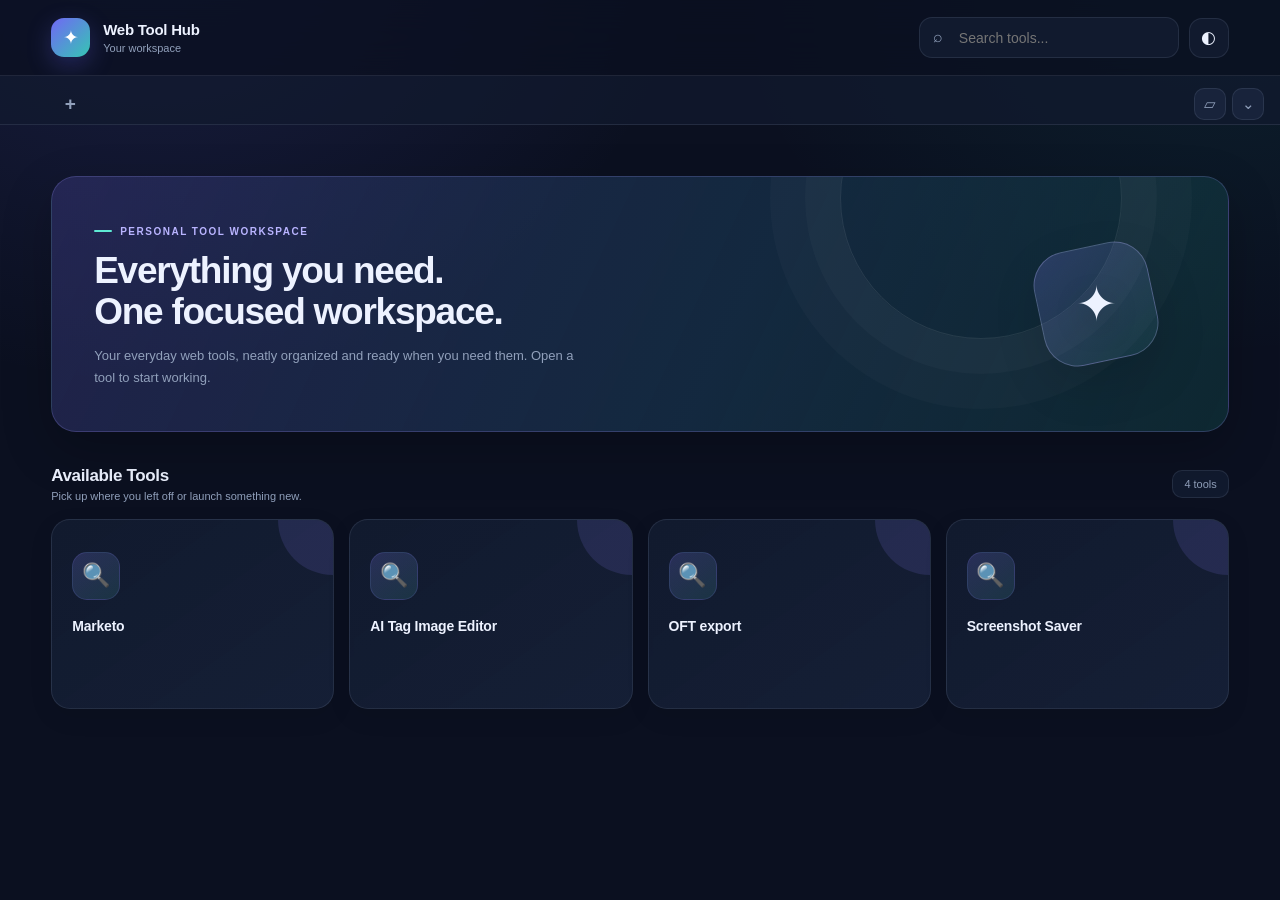
==== commit 23342ac1: "Added new tool" ====
--- a/index.html
+++ b/index.html
@@ -934,6 +934,18 @@
 
           path: "./tools/OFT export/index.html",
         },
+
+        {
+          id: "Screenshot Saver",
+
+          name: "Screenshot Saver",
+
+          // description: "Find and process vendor information.",
+
+          icon: "🔍",
+
+          path: "./tools/Screenshot-Saver/index.html",
+        },
       ];
 
       /* =====================================
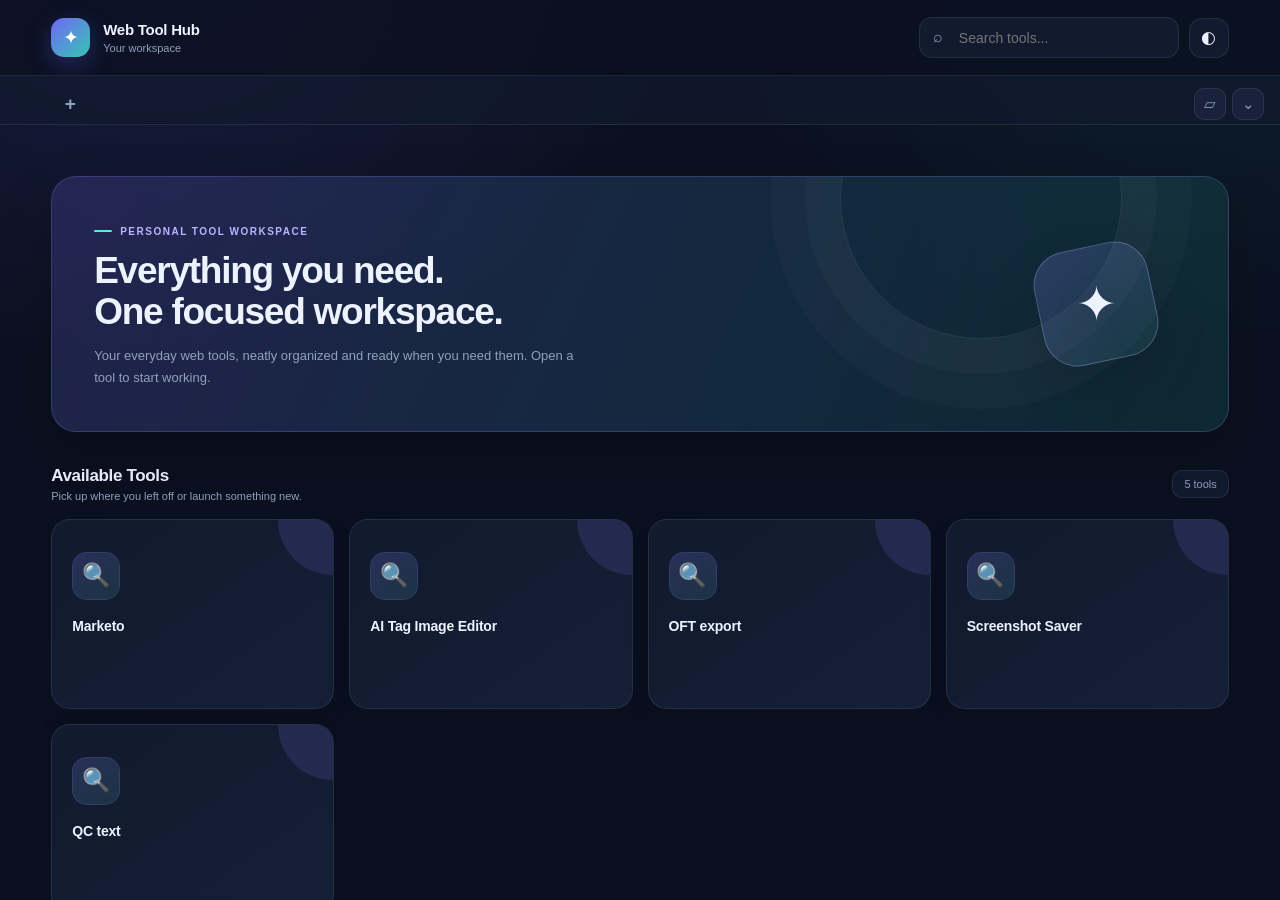
==== commit 51367a57: "uploaded new tool" ====
--- a/index.html
+++ b/index.html
@@ -946,6 +946,17 @@
 
           path: "./tools/Screenshot-Saver/index.html",
         },
+        {
+          id: "QC text",
+
+          name: "QC text",
+
+          // description: "Find and process vendor information.",
+
+          icon: "🔍",
+
+          path: "./tools/QC/index.html",
+        },
       ];
 
       /* =====================================
